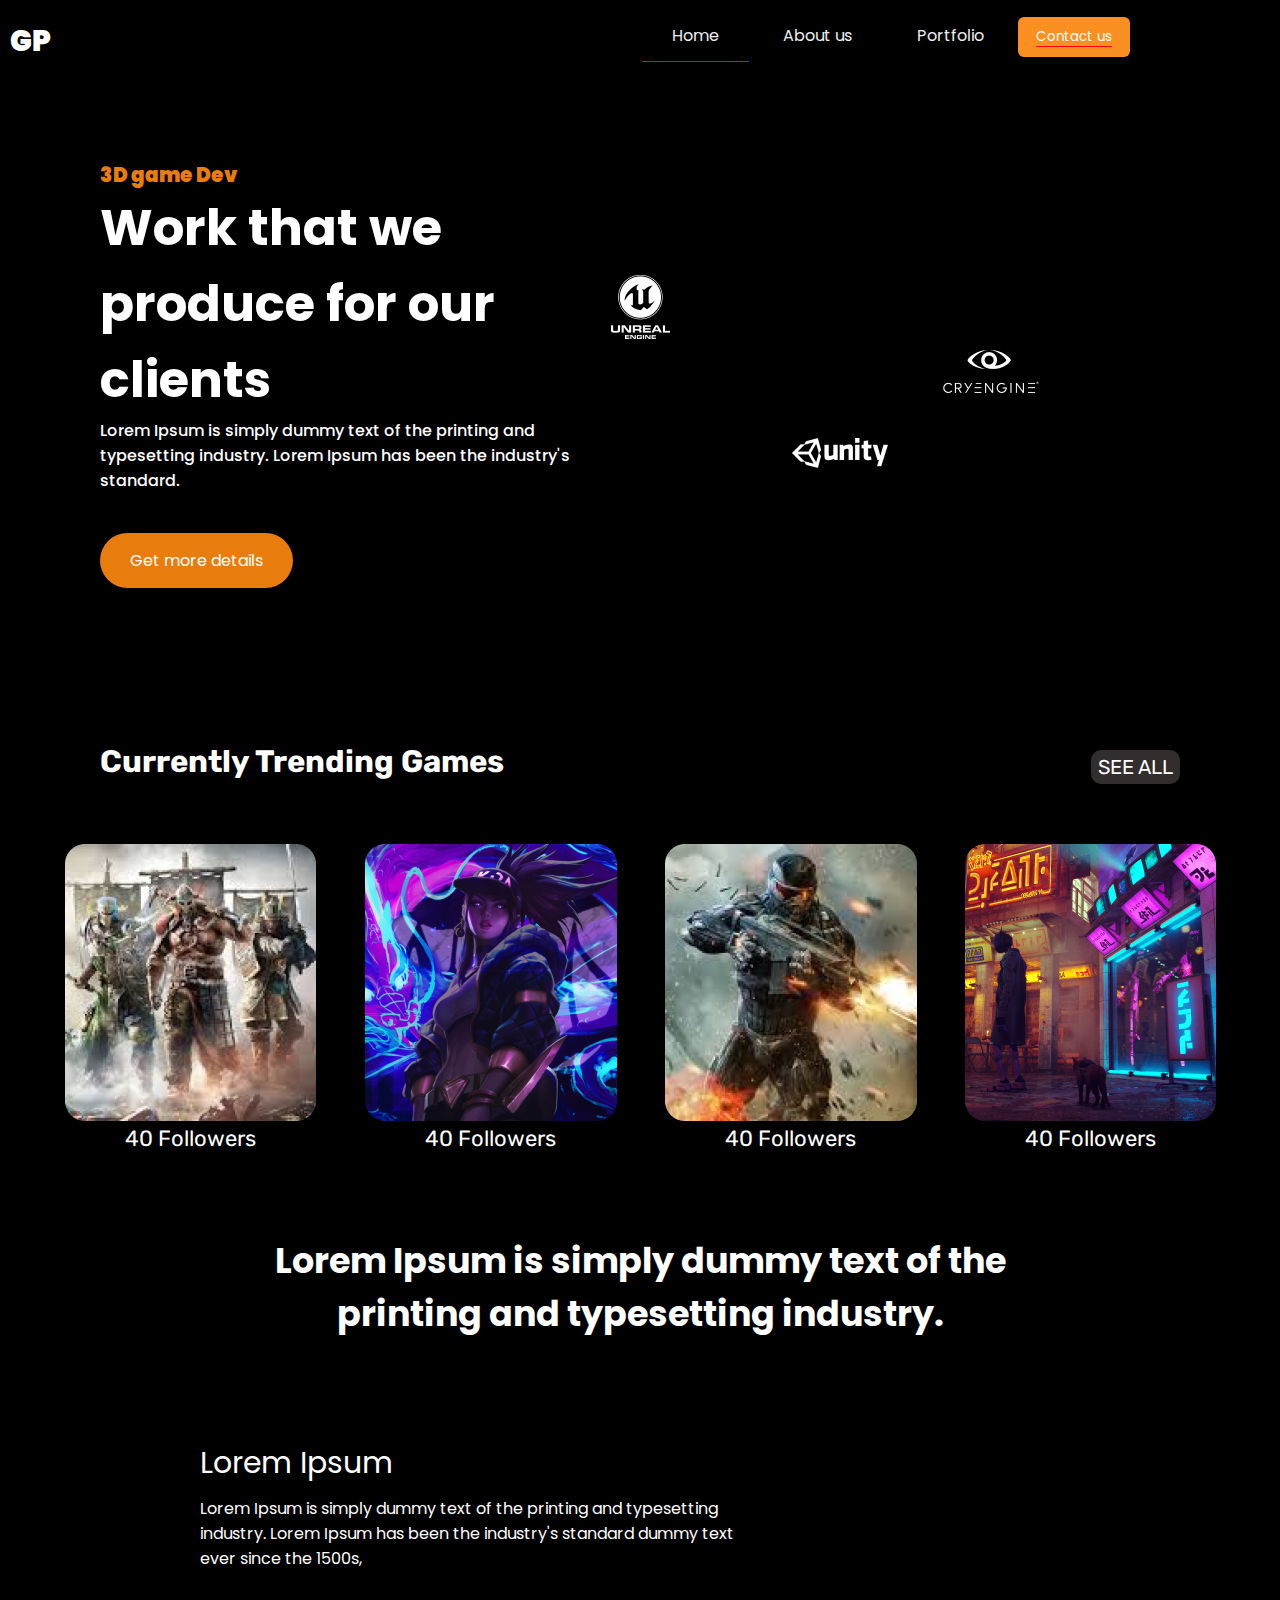
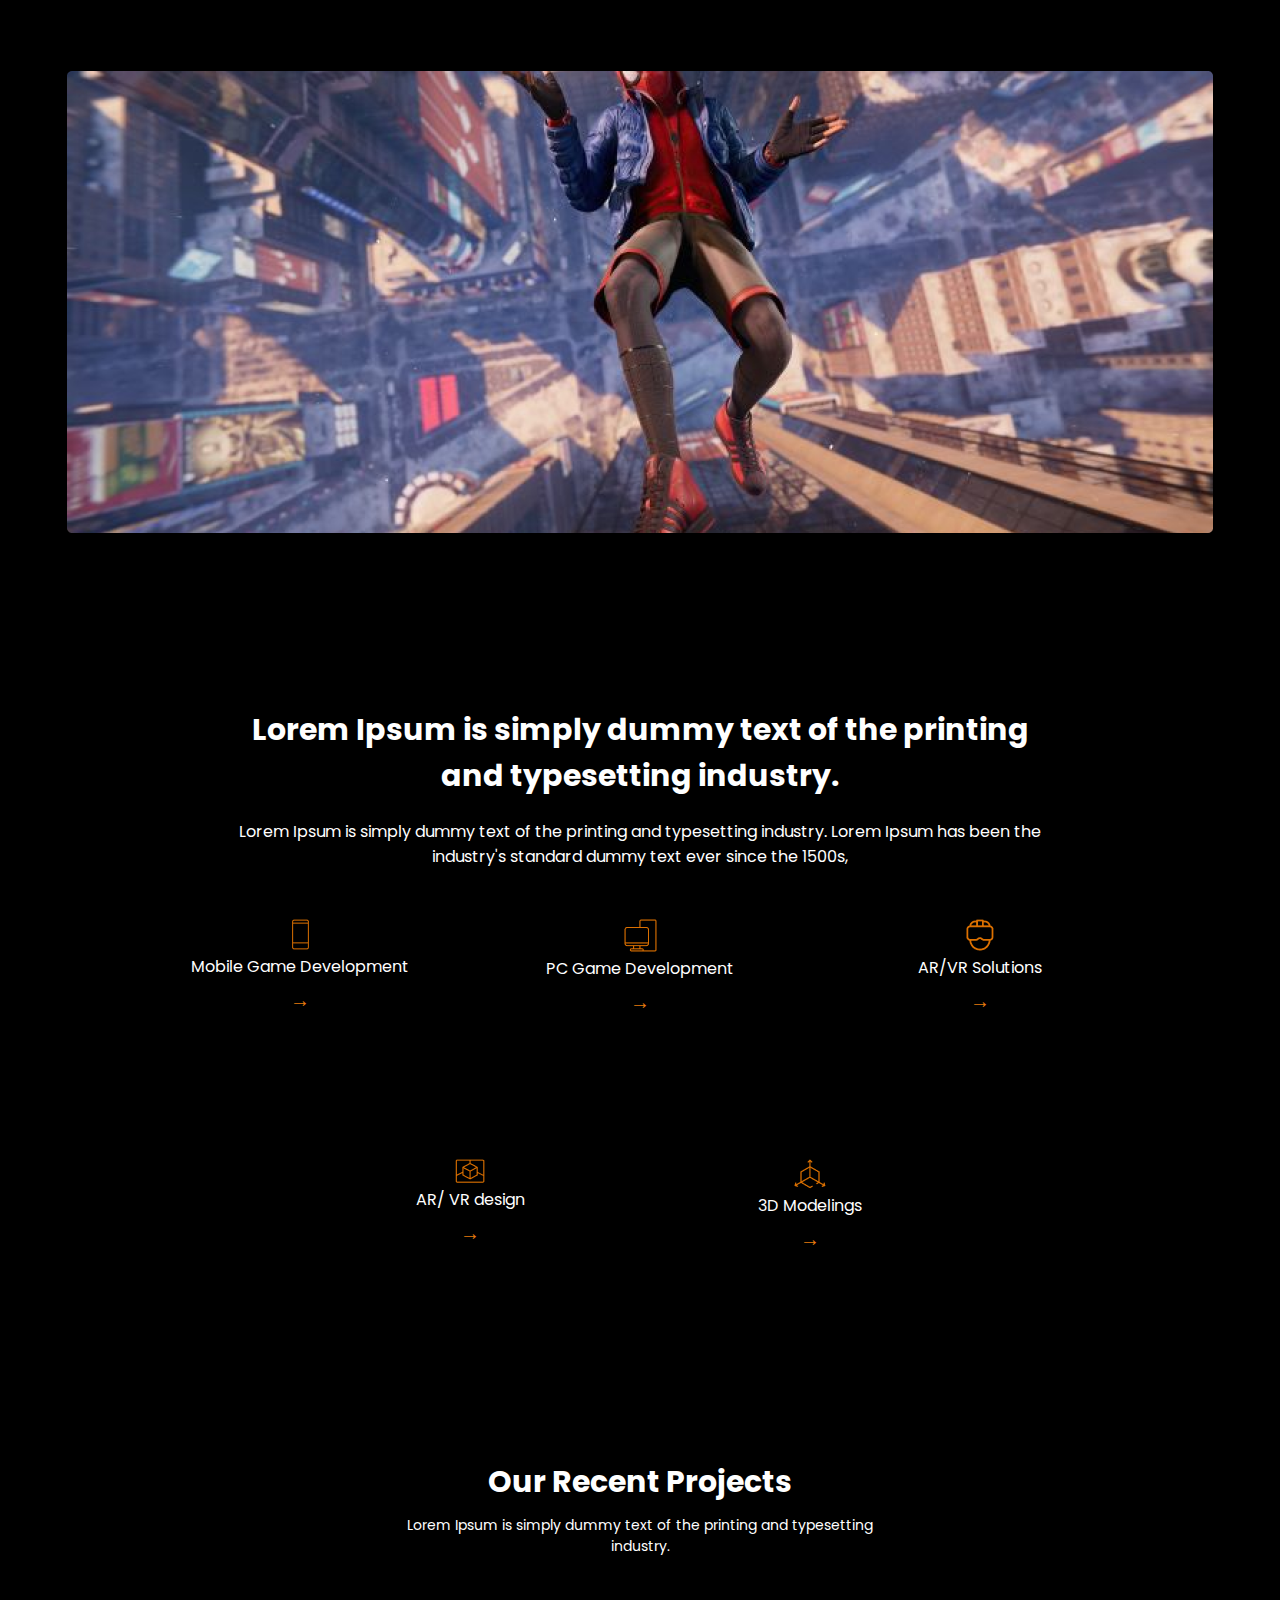
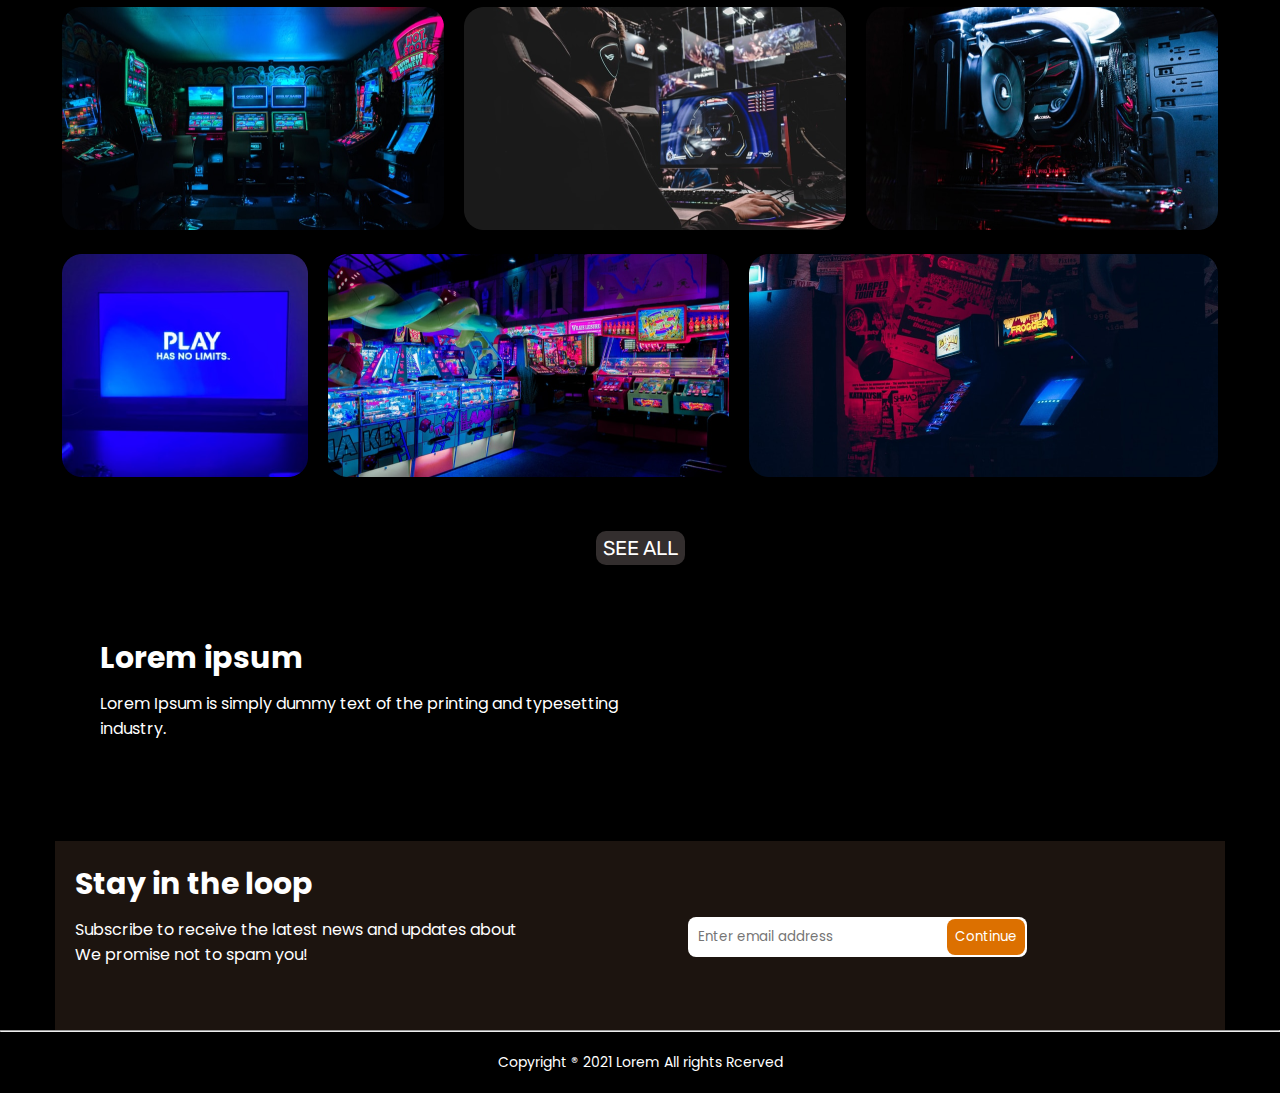
==== index.html @ 9af5a359 "game" ====
<!DOCTYPE html>
<html lang="en">

<head>
    <meta charset="UTF-8">
    <meta name="viewport" content="width=device-width, initial-scale=1.0">
    <title>Gaming platform</title>
    <link rel="stylesheet" href="./assets/css/main.css">
    <link rel="stylesheet" href="https://cdnjs.cloudflare.com/ajax/libs/font-awesome/6.4.0/css/all.min.css" integrity="sha512-iecdLmaskl7CVkqkXNQ/ZH/XLlvWZOJyj7Yy7tcenmpD1ypASozpmT/E0iPtmFIB46ZmdtAc9eNBvH0H/ZpiBw==" crossorigin="anonymous" referrerpolicy="no-referrer"
    />
</head>

<body>
    <div class="nav">
        <input type="checkbox" id="nav-check">
        <div class="nav-header">
            <div class="nav-title">
                GP
            </div>
        </div>
        <div class="nav-btn">
            <label for="nav-check">
            <span></span>
            <span></span>
            <span></span>
          </label>
        </div>

        <div class="nav-links">
            <a href="">Home</a>
            <a href="./assets/pages/aboutus.html">About us</a>
            <a href="./assets/pages/portfolio.html">Portfolio</a>
            <button class="but"><a href="././assets/pages/contact.html">Contact us</a></button>
            <i class="fa-brands fa-facebook-f" style="color: #ffffff;"></i>
            <i class="fa-brands fa-instagram" style="color: #ffffff;"></i>
            <i class="fa-brands fa-twitter" style="color: #ffffff;"></i>
            <i class="fa-brands fa-linkedin-in" style="color: #ffffff;"></i>
        </div>
    </div>

    <header>
        <div class="main">
            <h1 class="game">3D game Dev</h1>
            <h1 class="work">Work that we <br> produce for our <br> clients</h1>
            <p class="lorem">Lorem Ipsum is simply dummy text of the printing and <br> typesetting industry. Lorem Ipsum has been the industry's <br> standard.</p>
            <div class="getmore">
                <button class="det">Get more details</button>
            </div>
            <div class="unity">
                <img src="./assets/imgs/unity 1.png" alt="">
            </div>
            <div class="cry">
                <img src="./assets/imgs/cry 1.png" alt="">
            </div>
            <div class="engine">
                <img src="./assets/imgs/unreal 1.png" alt="">
            </div>
        </div>

        <div class="people">
            <h1 class="curr">Currently Trending Games</h1>
            <div class="seeall">
                <button>SEE ALL</button>
            </div>
            <div class="fighters">
                <div class="frag1">
                    <div class="warvar">
                        <img src="./assets/imgs/char/Rectangle 23.png" alt="">
                        <div class="followers">40 Followers</div>
                    </div>
                </div>
                <div class="frag2">
                    <div class="warvar">
                        <img src="./assets/imgs/char/Rectangle 24.png" alt="">
                        <div class="followers">40 Followers</div>
                    </div>
                </div>
                <div class="frag3">
                    <div class="warvar">
                        <img src="./assets/imgs/char/Rectangle 25.png" alt="">
                        <div class="followers">40 Followers</div>
                    </div>
                </div>
                <div class="frag4">
                    <div class="warvar">
                        <img src="./assets/imgs/char/Rectangle 26.png" alt="">
                        <div class="followers">40 Followers</div>
                    </div>
                </div>
            </div>
        </div>

        <div class="tell">
            <h1 class="lorem2">Lorem Ipsum is simply dummy text of the <br> printing and typesetting industry.</h1>
            <div class="ipsum">
                <p class="lorem3">Lorem Ipsum</p>
                <p class="des">Lorem Ipsum is simply dummy text of the printing and typesetting <br> industry. Lorem Ipsum has been the industry's standard dummy text <br> ever since the 1500s,</p>
            </div>
            <div class="spiderman">
                <img src="./assets/imgs/Rectangle 4.png" alt="">
            </div>
        </div>
    </header>

    <main>
        <h1 class="lorem4">Lorem Ipsum is simply dummy text of the printing <br> and typesetting industry.</h1>
        <p class="des2">Lorem Ipsum is simply dummy text of the printing and typesetting industry. Lorem Ipsum has been the <br> industry's standard dummy text ever since the 1500s,</p>
        <div class="gadgets">
            <div class="pat1">
                <div class="tech">
                    <img src="./assets/imgs/gadgets/Vector (7).png" alt="">
                </div>
                <p class="gaddes">Mobile Game Development</p>
                <div class="arrow">&rightarrow;</div>
            </div>

            <div class="pat2">
                <div class="tech">
                    <img src="./assets/imgs/gadgets/Shape.png" alt="">
                </div>
                <p class="gaddes">PC Game Development</p>
                <div class="arrow">&rightarrow;</div>
            </div>

            <div class="pat3">
                <div class="tech">
                    <img src="./assets/imgs/gadgets/Vector (8).png" alt="">
                </div>
                <p class="gaddes">AR/VR Solutions</p>
                <div class="arrow">&rightarrow;</div>
            </div>
        </div>

        <div class="gadgets2">
            <div class="pat4">
                <div class="tech">
                    <img src="./assets/imgs/gadgets/Shape (1).png" alt="">
                </div>
                <p class="gaddes">AR/ VR design</p>
                <div class="arrow">&rightarrow;</div>
            </div>

            <div class="pat5">
                <div class="tech">
                    <img src="./assets/imgs/gadgets/Vector (9).png" alt="">
                </div>
                <p class="gaddes">3D Modelings</p>
                <div class="arrow">&rightarrow;</div>
            </div>
        </div>
    </main>

    <div class="recentprogs">
        <h1 class="rec">Our Recent Projects</h1>
        <p class="lorem6">Lorem Ipsum is simply dummy text of the printing and typesetting <br> industry. </p>
        <div class="photos">
            <div class="img1">
                <img src="./assets/imgs/recprogs/Rectangle 15.png" alt="">
            </div>
            <div class="img2">
                <img src="./assets/imgs/recprogs/Rectangle 16.png" alt="">
            </div>
            <div class="img3">
                <img src="./assets/imgs/recprogs/Rectangle 17.png" alt="">
            </div>
        </div>

        <div class="photos2">
            <div class="img4">
                <img src="./assets/imgs/recprogs/Rectangle 19.png" alt="">
            </div>
            <div class="img5">
                <img src="./assets/imgs/recprogs/Rectangle 18.png" alt="">
            </div>
            <div class="img6">
                <img src="./assets/imgs/recprogs/Rectangle 20.png" alt="">
            </div>
        </div>

        <div class="seeall2">
            <button>SEE ALL</button>
        </div>

        <div class="regpart">
            <h1 class="lorem7">Lorem ipsum</h1>
            <p class="ipsum">Lorem Ipsum is simply dummy text of the printing and typesetting <br> industry. </p>
            <div class="wrap">
                <div class="stayinloop">
                    <h1 class="loop">Stay in the loop</h1>
                    <p class="sub">Subscribe to receive the latest news and updates about <br> We promise not to spam you! </p>
                    <div class="input">
                        <input type="mail" id="input" placeholder="Enter email address"><span><button class="submit" id="button">Continue</button></span>
                        <p id="error"></p>
                    </div>
                </div>
            </div>
        </div>

        <hr style="color: white;">
        <footer>
            <p class="rights">Copyright ® 2021 Lorem All rights Rcerved</p>
        </footer>
        <button onclick="topFunction()" id="myBtn" title="Go to top"><i class="fa-solid fa-arrow-up" style="color: #ffffff;"></i></button>
        <script src="./assets/js/main.js"></script>
</body>

</html>
---- assets/css/main.css ----
@import url('https://fonts.googleapis.com/css2?family=Poppins&display=swap');
@import url('https://fonts.googleapis.com/css2?family=Poppins&family=Rubik:ital@1&display=swap');
* {
    padding: 0;
    margin: 0;
    box-sizing: border-box;
    scroll-behavior: smooth;
}

a {
    color: white;
    text-decoration: none;
}

body {
    background: #000;
}

.nav {
    height: 50px;
    width: 100%;
    position: relative;
    margin-top: 10px;
}

.nav>.nav-header {
    display: inline;
}

.nav>.nav-header>.nav-title {
    display: inline-block;
    font-family: 'Poppins', sans-serif;
    font-weight: 900;
    font-size: 29px;
    color: #fff;
    padding: 10px 10px 10px 10px;
}

.nav>.nav-btn {
    display: none;
}

.nav-links a:nth-child(1) {
    border-bottom: 1px solid red;
}

.nav>.nav-links {
    display: inline;
    float: right;
    font-size: 18px;
}

.nav>.nav-links>a {
    display: inline-block;
    padding: 13px 30px 13px 30px;
    text-decoration: none;
    color: #efefef;
    font-family: 'Poppins', sans-serif;
    font-weight: 400;
    font-size: 16px;
}

.nav>#nav-check {
    display: none;
}

.but {
    border: none;
    padding: 10px 18px;
    border-radius: 6px;
    background-color: #FA9021;
    color: white;
    font-family: 'Poppins', sans-serif;
    margin-right: 30px;
}

.main {
    margin-top: 100px;
    margin-left: 100px;
}

.game {
    color: #E87D0E;
    font-family: 'Poppins', sans-serif;
    font-size: 20px;
    font-weight: 900;
    animation: flight 1s;
}

.work {
    color: white;
    font-family: 'Poppins', sans-serif;
    font-weight: 700;
    font-size: 50px;
    animation: spawn 1s;
}

.lorem {
    font-weight: 500;
    color: white;
    font-family: 'Poppins', sans-serif;
    font-size: 16px;
}

.getmore {
    margin-top: 40px;
}

.det {
    color: white;
    font-family: 'Poppins', sans-serif;
    background-color: #E87D0E;
    border: none;
    padding: 15px 30px;
    border-radius: 40px;
    font-size: 16px;
}

.cry,
.engine,
.unity {
    text-align: center;
    margin-top: -150px;
}

.cry {
    margin-left: 600px;
    animation: app 2s;
}

.engine {
    margin-right: 400px;
    animation: app2 2s;
}

.unity {
    animation: app3 3s;
}

.curr {
    margin-top: 400px;
    color: white;
    text-align: left;
    margin-left: 100px;
    font-family: 'Rubik', sans-serif;
    font-size: 31px;
    font-weight: 700;
}

.seeall {
    text-align: right;
    margin-top: -30px;
    margin-right: 100px;
}

.seeall button {
    font-family: 'Rubik', sans-serif;
    color: white;
    font-size: 20px;
    padding: 5px 7px;
    background-color: rgb(51, 46, 46);
    border: none;
    border-radius: 10px;
}

.frag2,
.frag3,
.frag4,
.frag1 {
    width: 250px;
    height: 330px;
}

.followers {
    color: white;
    font-family: 'Rubik', sans-serif;
    font-size: 22px;
    text-align: center;
}

.fighters {
    display: flex;
    justify-content: center;
    margin-top: 60px;
    gap: 50px;
}

.lorem2 {
    color: white;
    font-family: 'Poppins', sans-serif;
    font-size: 35px;
    text-align: center;
    margin-top: 60px;
}

.lorem3 {
    color: white;
    text-align: left;
    margin-left: 100px;
    font-family: 'Poppins', sans-serif;
    margin-top: 100px;
    font-size: 30px;
}

.des {
    color: white;
    text-align: left;
    margin-left: 100px;
    font-family: 'Poppins', sans-serif;
    margin-top: 10px;
    font-size: 16px;
}

.spiderman {
    text-align: center;
    margin-top: 100px;
}

main {
    background-image: url(../imgs/Rectangle\ 5.png);
    background-repeat: no-repeat;
    background-size: cover;
    background-position: center;
    background-attachment: fixed;
    padding: 10px;
    margin-top: 60px;
}

.lorem4 {
    margin-top: 100px;
    text-align: center;
    font-family: 'Poppins', sans-serif;
    color: white;
    font-size: 30px;
}

.gadgets2,
.gadgets {
    display: flex;
    justify-content: center;
    gap: 100px;
}

.tech {
    text-align: center;
    margin-top: 50px;
}

.pat4,
.pat5,
.pat2,
.pat3,
.pat1 {
    width: 240px;
    height: 240px;
}

.arrow {
    color: #E87D0E;
    font-size: 20px;
    text-align: center;
    margin-top: 10px;
}

.des2 {
    margin-top: 20px;
    color: white;
    font-family: 'Poppins', sans-serif;
    font-size: 16px;
    text-align: center;
}

.gaddes {
    color: white;
    font-family: 'Poppins', sans-serif;
    font-size: 16px;
    text-align: center;
}

.recentprogs {
    margin-top: 100px;
}

.rec {
    color: white;
    font-family: 'Poppins', sans-serif;
    text-align: center;
    font-size: 30px;
}

.lorem6 {
    text-align: center;
    color: white;
    font-size: 14px;
    margin-top: 10px;
    font-family: 'Poppins', sans-serif;
}

.photos {
    display: flex;
    justify-content: center;
    gap: 20px;
    margin-top: 50px;
}

.photos2 {
    display: flex;
    justify-content: center;
    margin-top: 20px;
    gap: 20px;
}

.seeall2 {
    text-align: center;
    margin-top: 50px;
}

.seeall2 button {
    font-family: 'Rubik', sans-serif;
    color: white;
    font-size: 20px;
    padding: 5px 7px;
    background-color: rgb(51, 46, 46);
    border: none;
    border-radius: 10px;
}

.lorem7 {
    color: white;
    font-family: 'Poppins', sans-serif;
    font-size: 30px;
    text-align: left;
    margin-top: 70px;
    margin-left: 100px;
}

.ipsum {
    color: white;
    font-size: 16px;
    text-align: left;
    margin-left: 100px;
    margin-top: 10px;
    font-family: 'Poppins', sans-serif;
}

.wrap {
    display: flex;
    justify-content: center;
    margin-top: 100px;
}

.stayinloop {
    background-color: #1C140F;
    width: 1170px;
    height: 189px;
}

.loop {
    color: white;
    font-family: 'Poppins', sans-serif;
    font-size: 30px;
    padding: 20px 20px;
}

.sub {
    color: white;
    font-size: 16px;
    font-family: 'Poppins', sans-serif;
    margin-left: 20px;
    margin-top: -10px;
}

.input {
    text-align: right;
    margin-right: 200px;
    margin-top: -50px;
}

.input input {
    font-family: 'Poppins', sans-serif;
    padding: 10px;
    width: 35%;
    border-radius: 8px;
    outline: none;
    border: none;
}

.input button {
    background-color: #DC7000;
    padding: 8px;
    border: none;
    font-family: 'Poppins', sans-serif;
    color: white;
    border-radius: 8px;
    margin-left: -80px;
}

.sec1 {
    color: white;
    font-family: 'Poppins', sans-serif;
    margin-left: 100px;
}

.logo {
    font-weight: 800;
    font-size: 24px;
}

.ipsum2 {
    margin-top: 10px;
}

.emailogo {
    margin-top: 20px;
}

.aboutus {
    color: white;
    font-family: 'Poppins', sans-serif;
    margin-left: 100px;
}

.us {
    font-size: 17px;
}

.aboutus p:nth-child(2),
.aboutus p:nth-child(3),
.aboutus p:nth-child(4),
.aboutus p:nth-child(5) {
    margin-top: 2px;
    cursor: pointer;
}

.contactus {
    color: white;
    font-family: 'Poppins', sans-serif;
    margin-left: 150px;
}

.ipsum3 {
    margin-top: 10px;
}

.number {
    margin-top: 5px;
}

.social {
    /* margin-left: 400px; */
    font-size: 17px;
    margin-top: 100px;
    display: flex;
    justify-content: center;
    text-align: center;
}

.fa-linkedin-in,
.fa-twitter,
.fa-instagram,
.fa-facebook-f {
    margin-right: 30px;
}

.rights {
    text-align: center;
    color: white;
    font-size: 14px;
    font-family: 'Poppins', sans-serif;
    padding: 20px;
}

#error {
    font-family: 'Poppins', sans-serif;
    margin-right: 150px;
    margin-top: 20px;
}

.shake {
    animation: shake 1s;
}

#myBtn {
    display: none;
    position: fixed;
    bottom: 20px;
    right: 30px;
    z-index: 99;
    font-size: 18px;
    border: none;
    outline: none;
    background-color: red;
    color: white;
    cursor: pointer;
    padding: 15px;
    border-radius: 4px;
}

#myBtn:hover {
    transition: 0.3s;
    background-color: #555;
}

@keyframes shake {
    0% {
        background-color: red;
    }
    100% {
        background-color: #fff;
    }
}

@media (max-width:1048px) {
    .nav>.nav-btn {
        display: inline-block;
        position: absolute;
        right: 0px;
        top: 0px;
    }
    .nav>.nav-btn>label {
        display: inline-block;
        width: 50px;
        height: 50px;
        padding: 13px;
    }
    .nav>.nav-btn>label:hover,
    .nav #nav-check:checked~.nav-btn>label {
        background-color: rgba(0, 0, 0, 0.3);
    }
    .nav>.nav-btn>label>span {
        display: block;
        width: 25px;
        height: 10px;
        border-top: 2px solid #eee;
    }
    .nav>.nav-links {
        position: absolute;
        display: block;
        width: 100%;
        background-color: #333;
        height: 0px;
        transition: all 0.3s ease-in;
        overflow-y: hidden;
        top: 50px;
        left: 0px;
    }
    .nav>.nav-links>a {
        display: block;
        width: 100%;
    }
    .nav>#nav-check:not(:checked)~.nav-links {
        height: 0px;
    }
    .nav>#nav-check:checked~.nav-links {
        height: calc(100vh - 50px);
        overflow-y: auto;
    }
    .nav-links {
        text-align: center;
    }
}

@media (max-width:1532px) {
    .social {
        margin-left: 100px;
    }
}

@media (max-width:1330px) {
    .engine {
        margin-right: 100px;
    }
    .unity {
        margin-left: 300px;
    }
}

@media (max-width:1162px) {
    .fighters {
        display: grid;
        grid-template-columns: 300px 300px;
        margin-left: 50px;
    }
    .spiderman img {
        width: 900px;
    }
    .photos {
        display: grid;
    }
    .photos2 {
        display: grid;
    }
    .img5 img,
    .img6 img,
    .img4 img,
    .img3 img,
    .img2 img,
    .img1 img {
        width: 700px;
    }
}

@media (max-width:1034px) {
    .engine,
    .cry,
    .unity {
        display: none;
    }
    .game {
        text-align: center;
        margin-right: 100px;
    }
    .getmore,
    .lorem,
    .work {
        text-align: center;
        margin-right: 100px;
    }
    .people {
        margin-top: -200px;
    }
}

@media (max-width:1002px) {
    .stayinloop {
        width: 900px;
    }
    .input {
        margin-right: 20px;
    }
}

@media (max-width:904px) {
    .spiderman img {
        width: 700px;
    }
    .des,
    .lorem3 {
        text-align: center;
        margin-right: 200px;
    }
    .des {
        font-size: 13px;
    }
}

@media (max-width:806px) {
    .gadgets2,
    .gadgets {
        gap: 0px;
        display: grid;
    }
    .des2 {
        font-size: 14px;
    }
}

@media (max-width:770px) {
    .stayinloop {
        height: 250px;
    }
    .input {
        margin-top: 40px;
        text-align: center;
    }
    .sub,
    .loop {
        text-align: center;
        margin-right: 20px;
    }
    .input input {
        width: 50%;
    }
}

@media (max-width:728px) {
    .lorem2 {
        font-size: 30px;
    }
}

@media (max-width:759px) {
    .lorem4 {
        font-size: 20px;
    }
    .des2 {
        font-size: 13px;
    }
}

@media (max-width:704px) {
    .spiderman img {
        width: 600px;
        height: 300px;
    }
    .img5 img,
    .img6 img,
    .img4 img,
    .img3 img,
    .img2 img,
    .img1 img {
        width: 500px;
    }
    .ipsum,
    .lorem7 {
        text-align: center;
        margin-right: 100px;
    }
    .ipsum {
        font-size: 13px;
    }
    .seeall {
        margin-top: 30px;
        text-align: center;
        margin-left: 100px;
    }
    .curr {
        text-align: center;
        margin-right: 100px;
    }
    .des,
    .lorem3 {
        margin-right: 100px;
    }
}

@media (max-width:704px) {
    .lorem2 {
        font-size: 25px;
    }
}

@media (max-width:659px) {
    .lorem {
        font-size: 13px;
    }
}

@media (max-width:639px) {
    .des {
        font-size: 11px;
    }
}

@media (max-width:602px) {
    .spiderman img {
        width: 400px;
        height: 200px;
    }
    .fighters {
        grid-template-columns: 200px;
        margin-left: -50px;
    }
    .work {
        font-size: 40px;
    }
}

@media (max-width:524px) {
    .lorem2 {
        font-size: 23px;
    }
    .ipsum {
        display: none;
    }
}

@media (max-width:514px) {
    .lorem4 {
        font-size: 16px;
    }
    .des2 {
        font-size: 9px;
    }
}

@media (max-width:502px) {
    .img5 img,
    .img6 img,
    .img4 img,
    .img3 img,
    .img2 img,
    .img1 img {
        width: 300px;
    }
}

@media (max-width:490px) {
    .sub {
        font-size: 12px;
    }
}

@media (max-width:476px) {
    .lorem2 {
        font-size: 19px;
    }
    .curr {
        font-size: 20px;
    }
}

@media (max-width:472px) {
    .input input {
        width: 70%;
    }
}

@media (max-width:402px) {
    .spiderman img {
        width: 300px;
    }
    .lorem2 {
        font-size: 14px;
    }
}

@media (max-width:392px) {
    .lorem7 {
        font-size: 24px;
    }
}

@media (max-width:360px) {
    .work {
        font-size: 20px;
    }
}

@keyframes app {
    0% {
        opacity: 0;
        margin-right: 15px;
    }
    100% {
        opacity: 1;
        margin-right: 0px;
    }
}


/* @keyframes app2 {
    0% {
        opacity: 0;
        margin-right: -15px;
    }
    100% {
        opacity: 1;
        margin-right: 0px;
    }
} */

@keyframes app3 {
    0% {
        opacity: 0;
        margin-right: 15px;
    }
    100% {
        opacity: 1;
        margin-right: 0px;
    }
}

@keyframes spawn {
    0% {
        opacity: 0;
    }
    100% {
        opacity: 1;
    }
}

@keyframes flight {
    0% {
        opacity: 0;
        margin-top: -10px;
    }
    100% {
        opacity: 1;
        margin-top: 0px;
    }
}
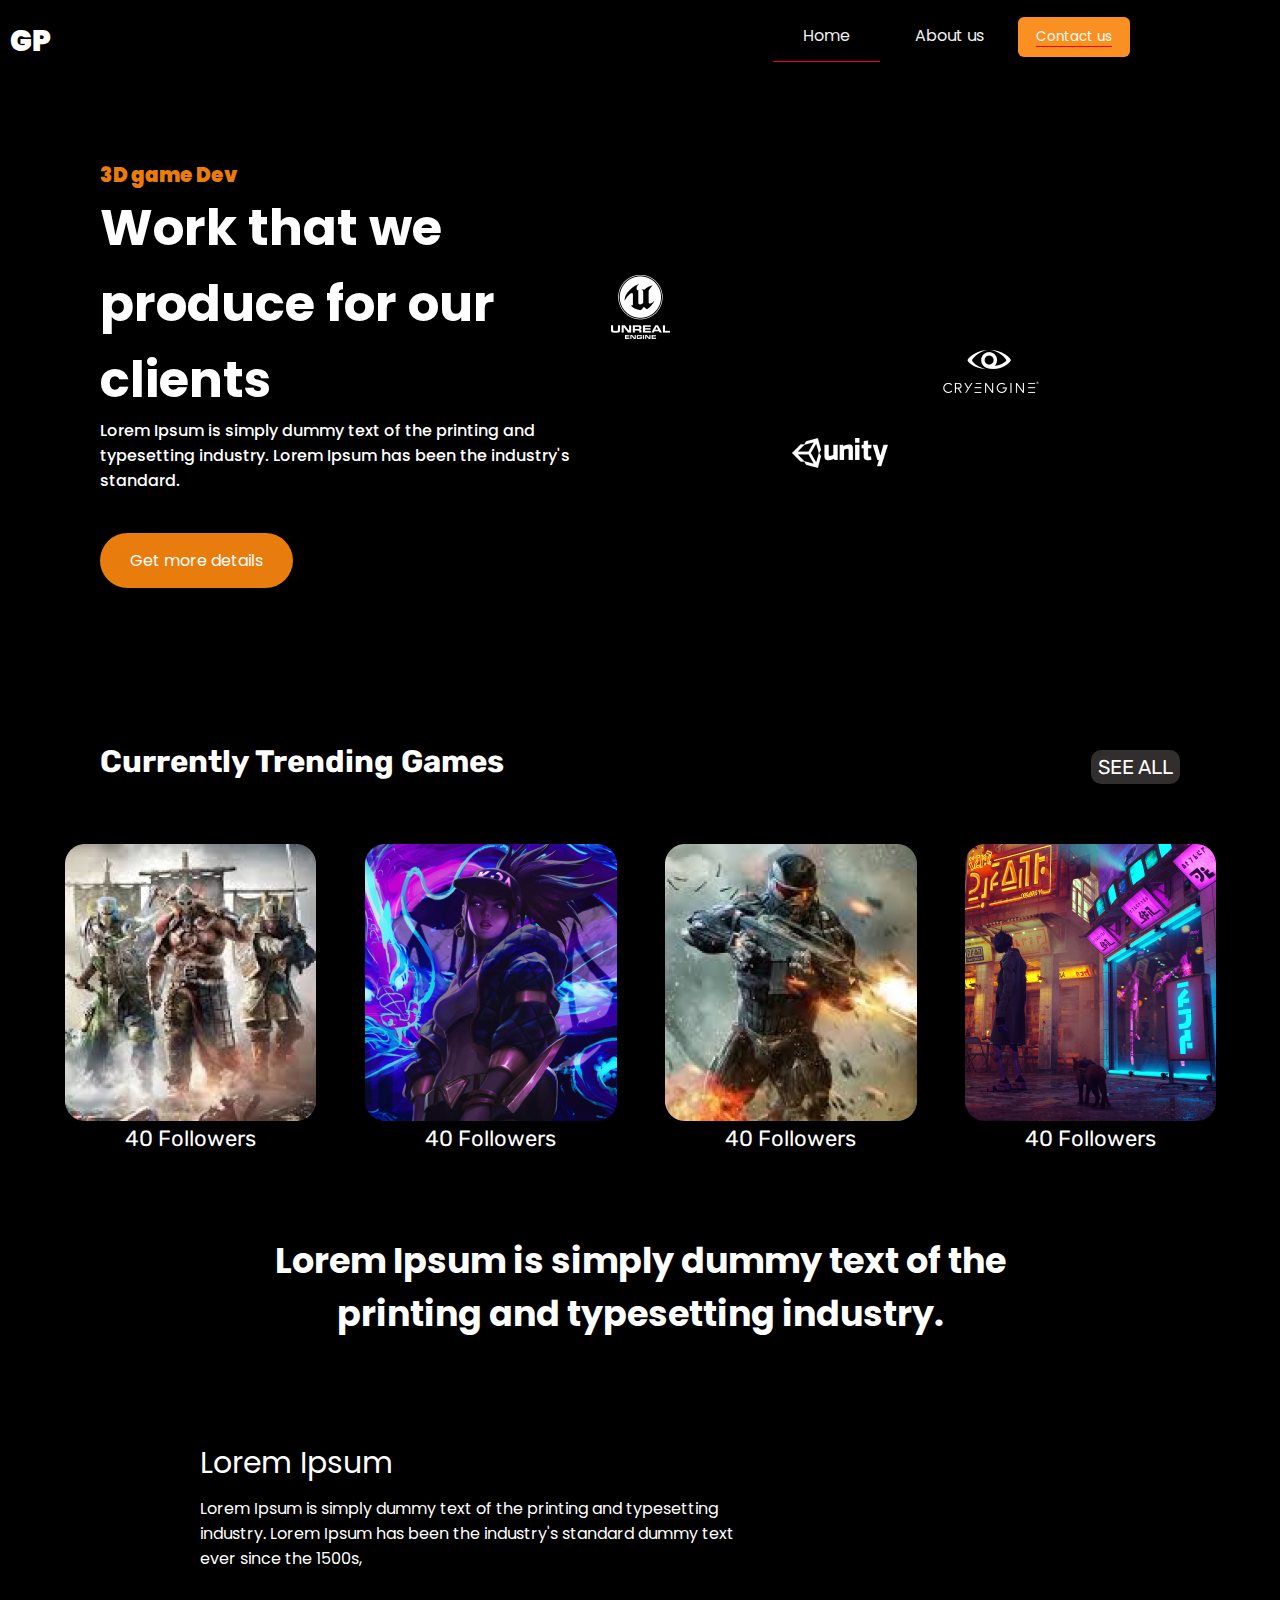
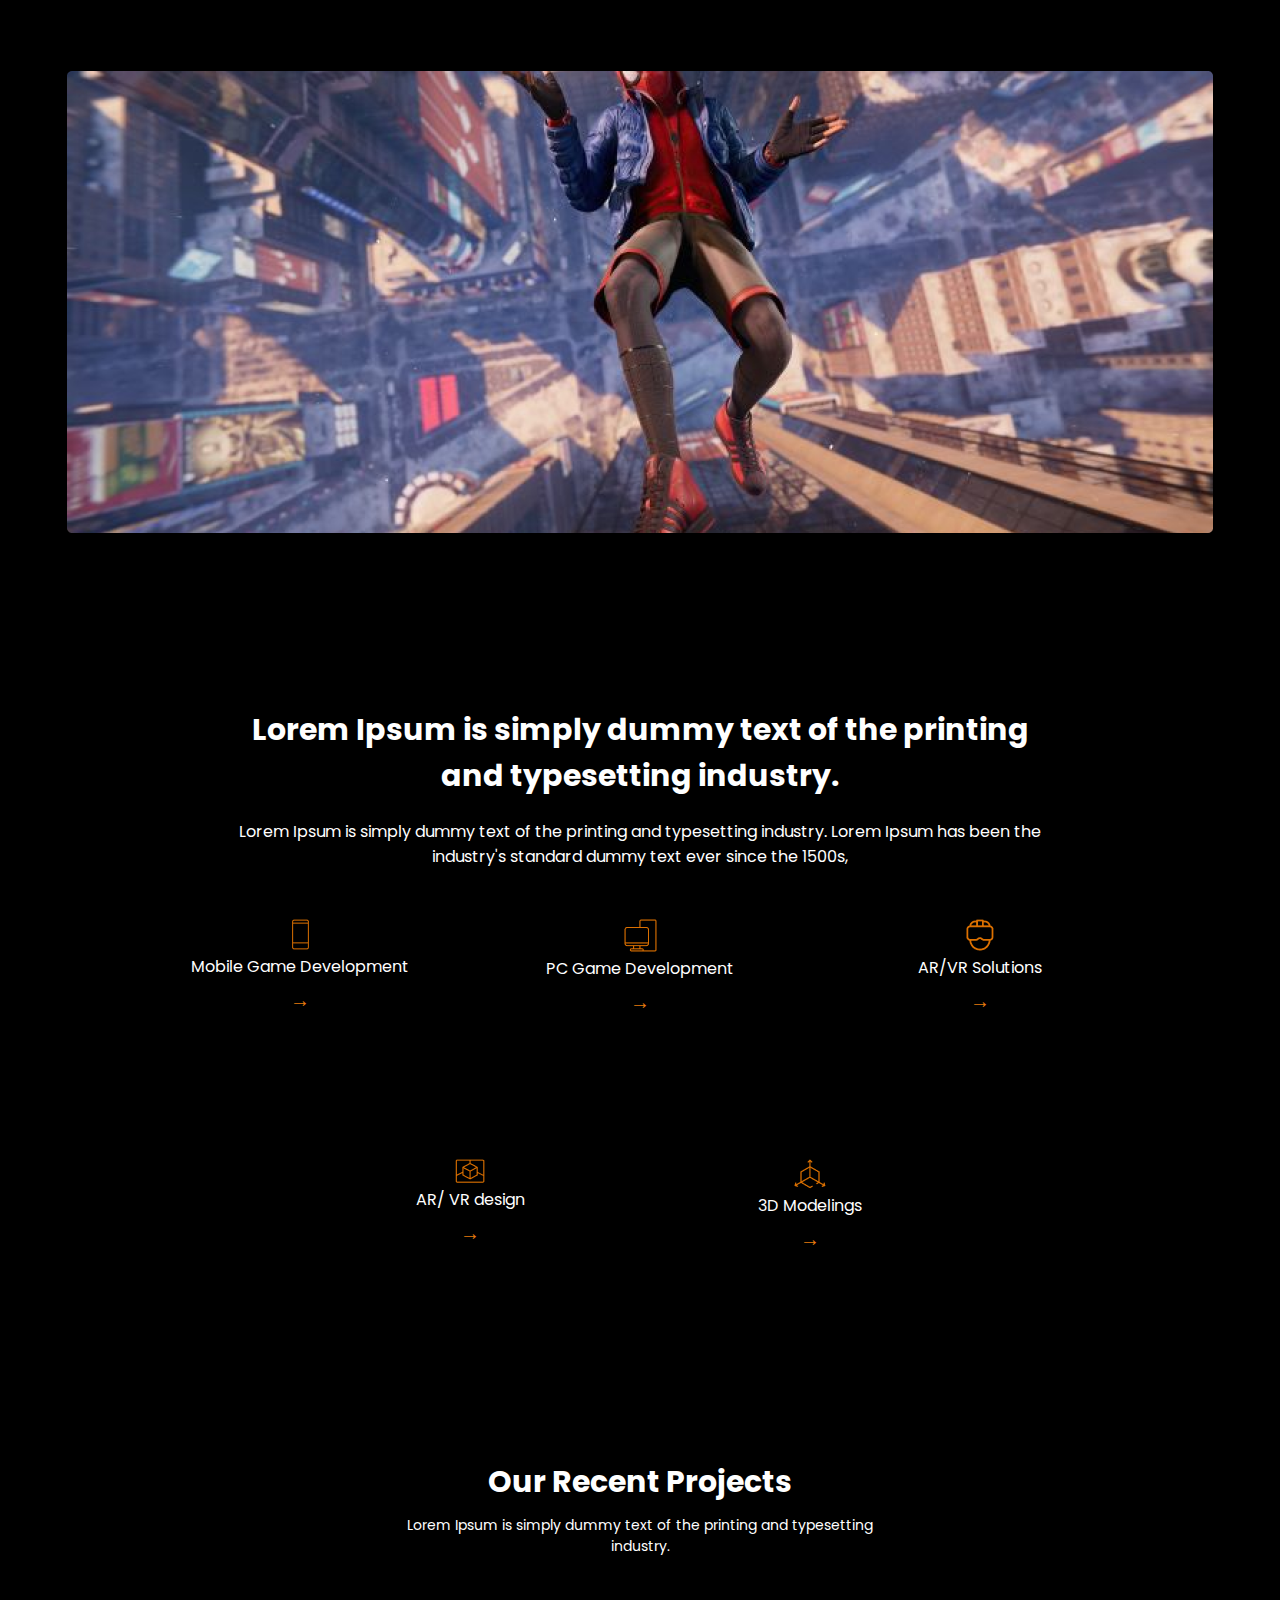
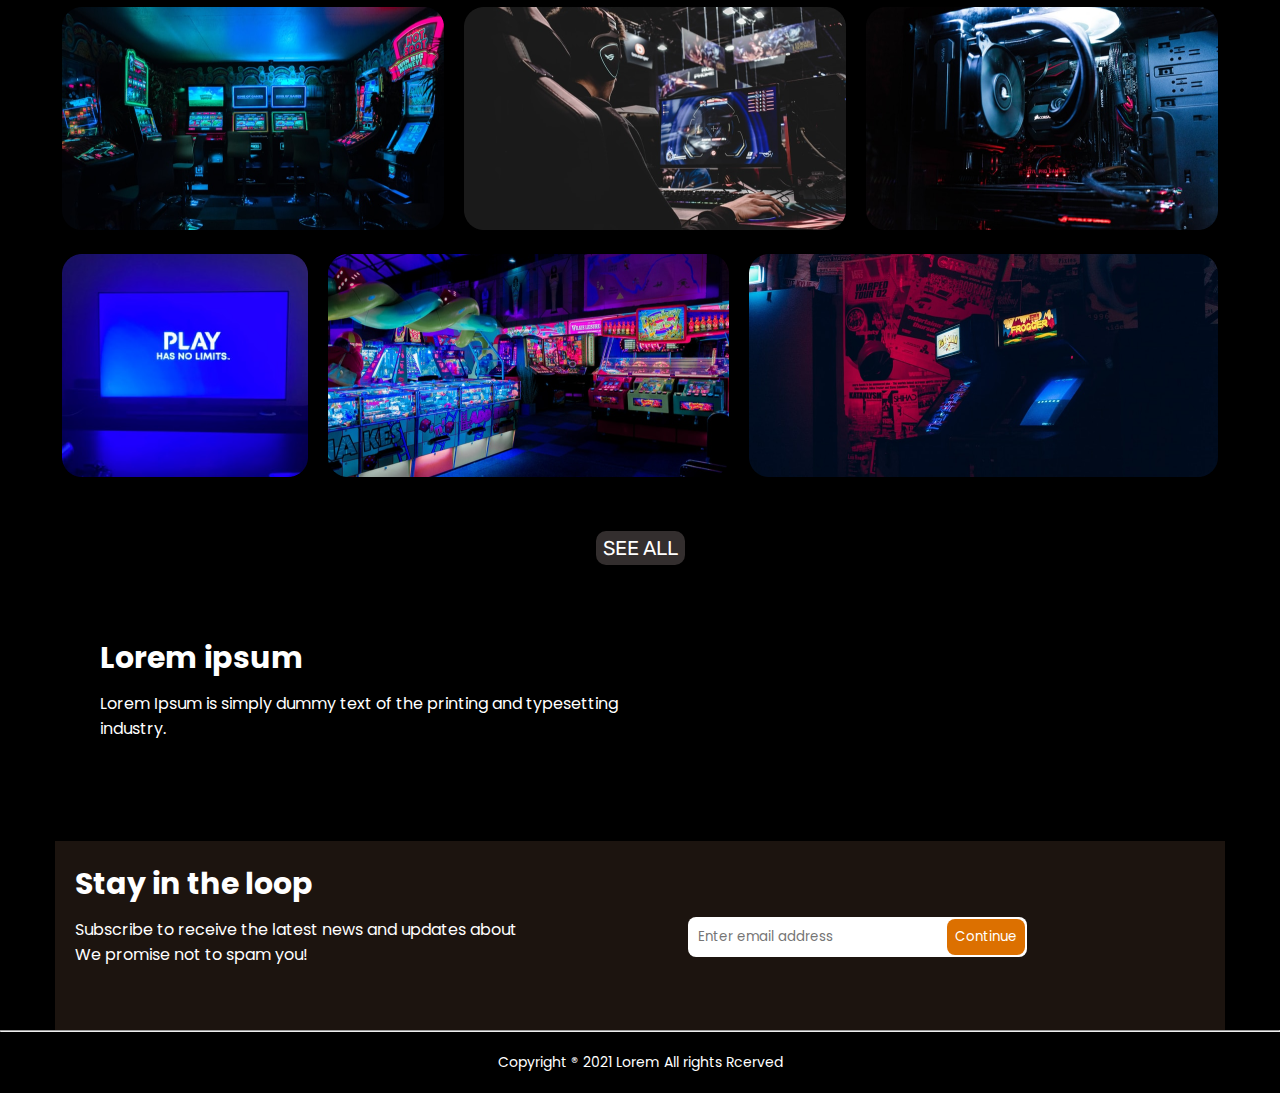
==== commit 1f0fb91d: "platform" ====
--- a/index.html
+++ b/index.html
@@ -29,8 +29,7 @@
         <div class="nav-links">
             <a href="">Home</a>
             <a href="./assets/pages/aboutus.html">About us</a>
-            <a href="./assets/pages/portfolio.html">Portfolio</a>
-            <button class="but"><a href="././assets/pages/contact.html">Contact us</a></button>
+            <button class="but"><a href="">Contact us</a></button>
             <i class="fa-brands fa-facebook-f" style="color: #ffffff;"></i>
             <i class="fa-brands fa-instagram" style="color: #ffffff;"></i>
             <i class="fa-brands fa-twitter" style="color: #ffffff;"></i>
